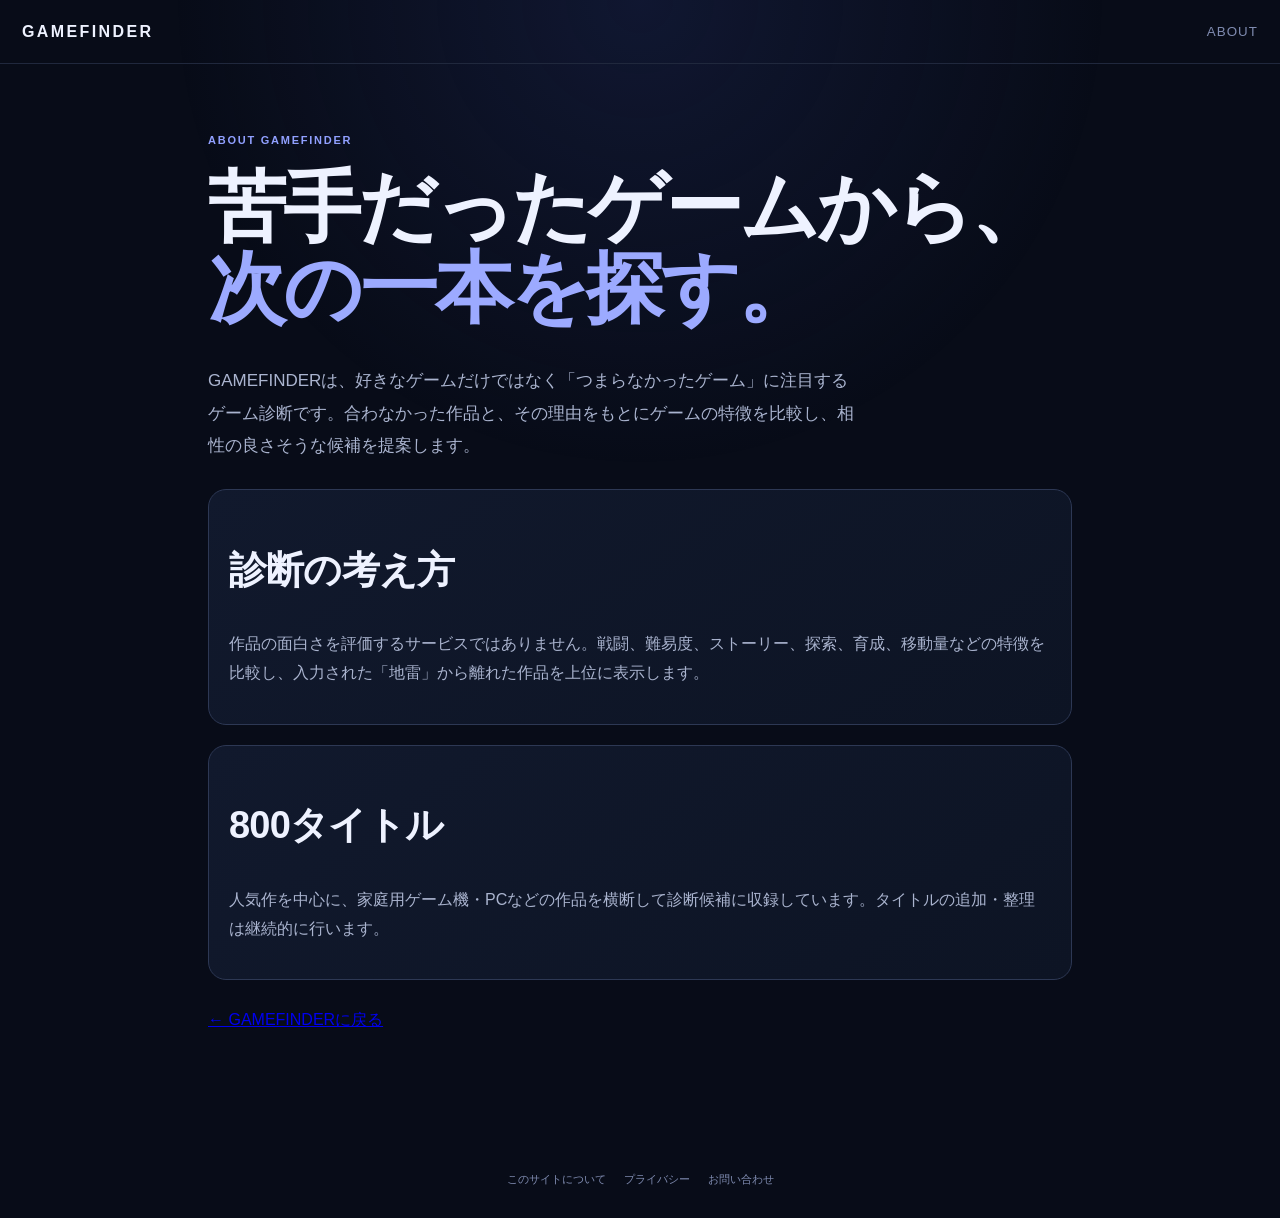
==== about.html @ aaf020e8 "Add GAMEFINDER about page" ====
<!doctype html><html lang="ja"><head><meta charset="utf-8"><meta name="viewport" content="width=device-width,initial-scale=1"><title>GAMEFINDERについて</title><meta name="description" content="GAMEFINDERは、つまらなかったゲームから地雷を逆算し、次に合いそうなゲームを探す診断サービスです。"><link rel="stylesheet" href="style.css"></head><body><header><a href="./" class="brand">GAMEFINDER</a><small>ABOUT</small></header><main><section id="home" style="min-height:auto"><div class="eyebrow">ABOUT GAMEFINDER</div><h1>苦手だったゲームから、<br><strong>次の一本を探す。</strong></h1><p class="lead">GAMEFINDERは、好きなゲームだけではなく「つまらなかったゲーム」に注目するゲーム診断です。合わなかった作品と、その理由をもとにゲームの特徴を比較し、相性の良さそうな候補を提案します。</p><div class="card"><h2>診断の考え方</h2><p>作品の面白さを評価するサービスではありません。戦闘、難易度、ストーリー、探索、育成、移動量などの特徴を比較し、入力された「地雷」から離れた作品を上位に表示します。</p></div><div class="card"><h2>800タイトル</h2><p>人気作を中心に、家庭用ゲーム機・PCなどの作品を横断して診断候補に収録しています。タイトルの追加・整理は継続的に行います。</p></div><p><a href="./">← GAMEFINDERに戻る</a></p></section></main><footer><a href="about.html">このサイトについて</a><a href="privacy.html">プライバシー</a><a href="contact.html">お問い合わせ</a></footer></body></html>
---- style.css ----
*{box-sizing:border-box}html{scroll-behavior:smooth}body{margin:0;background:#080c18;color:#eef2ff;font-family:-apple-system,BlinkMacSystemFont,"Noto Sans JP",sans-serif;line-height:1.5}body:before{content:"";position:fixed;inset:0;pointer-events:none;background:radial-gradient(circle at 50% 0%,#1b2550 0,transparent 42%);opacity:.45}header{height:64px;border-bottom:1px solid #20283d;display:flex;justify-content:space-between;align-items:center;padding:0 22px;position:relative;z-index:1}.brand{color:#eef2ff;text-decoration:none;font-weight:900;letter-spacing:.15em}header small{color:#7f8bb0;letter-spacing:.08em}main{max-width:900px;margin:auto;padding:28px 18px 70px;position:relative;z-index:1}#home{min-height:78vh;display:flex;flex-direction:column;justify-content:center;padding:40px 0}.eyebrow,#home span,.page small,.result-head small{color:#91a0ff;letter-spacing:.16em;font-weight:900;font-size:11px}.lead{max-width:650px;color:#aab4cf;font-size:17px;line-height:1.9}.micro{font-size:12px;color:#626d89}.feature-row{display:flex;gap:8px;flex-wrap:wrap;margin:20px 0}.feature-row span,.match-tags span{border:1px solid #303b5b;background:#10172a;border-radius:999px;padding:7px 11px;font-size:11px;color:#aeb9d5}h1{font-size:clamp(42px,8vw,78px);line-height:1.05;letter-spacing:-.04em;margin:18px 0}h1 strong{color:#9caaff}h2{font-size:clamp(25px,5vw,38px);letter-spacing:-.02em}p{color:#aab4cf;line-height:1.8}button{border:0;border-radius:12px;padding:13px 18px;font-weight:850;cursor:pointer;background:#eef2ff;color:#080c18;margin:5px 4px 5px 0;transition:.18s transform,.18s opacity,.18s background}.cta{display:inline-flex;align-items:center;gap:18px;width:max-content;padding:15px 20px}.cta:hover{transform:translateY(-2px)}button.secondary{background:transparent;color:#aab4cf;border:1px solid #33405f}button:disabled{opacity:.35;cursor:not-allowed}input{width:100%;padding:15px 16px;border-radius:13px;border:1px solid #2d3854;background:#0f1628;color:#fff;outline:none;font-size:15px;margin:12px 0 5px}input:focus{border-color:#7f8fff;box-shadow:0 0 0 3px #7f8fff18}.hide{display:none!important}.progress-wrap{margin-bottom:34px}.progress{height:4px;background:#20283d;border-radius:99px;margin-bottom:9px}.progress i{display:block;height:100%;width:33%;background:#91a0ff;border-radius:99px;transition:.3s}.progress-wrap>span{font-size:10px;color:#65718d}.count{font-size:12px;color:#66728f;margin:8px 0 12px}.count b{color:#dce2f2}.search-help{font-size:11px;color:#65718d;margin:0 0 10px}.game{display:flex;justify-content:space-between;align-items:center;width:calc(33.333% - 8px);min-height:54px;margin:4px;padding:10px 12px;border:1px solid #29344f;border-radius:11px;background:#10172a;color:#e4e8f4;text-align:left}.game:hover{border-color:#5969a6}.game.on{border-color:#9aa8ff;background:#1c2647}.game b{color:#aab7ff}.hint{border:1px dashed #29344f;color:#697590;border-radius:12px;padding:18px;text-align:center;margin-top:8px}.pill{display:inline-flex;align-items:center;gap:6px;background:#202a47;border:1px solid #34416a;border-radius:99px;padding:7px 9px 7px 11px;margin:4px 4px 0 0;font-size:12px}.pill button{padding:0 3px;margin:0;background:none;color:#9da9c4;font-size:16px}.selected{min-height:8px;margin-bottom:6px}.chips{display:flex;flex-wrap:wrap;gap:6px;margin:20px 0 25px}.chips button{border:1px solid #2d3854;background:#10172a;color:#dce2f2;border-radius:99px;margin:0}.chips button.on{background:#4c5db7;border-color:#8190ed;color:#fff}.nav{margin-top:20px}.card,.hero-result,.result-note,.preview{background:linear-gradient(145deg,#11192d,#0d1424);border:1px solid #2d3854;border-radius:18px;padding:20px;margin:10px 0}.preview{margin:20px 0 16px;padding:20px}.preview-label{font-size:10px;color:#91a0ff;letter-spacing:.14em;font-weight:900;margin-bottom:12px}.preview-flow{display:flex;align-items:center;gap:7px;flex-wrap:wrap;font-size:13px}.preview-flow b{background:#202a47;border:1px solid #34416a;border-radius:9px;padding:7px 9px}.preview-flow span{color:#66728f}.preview-flow strong{color:#cbd2ff}.preview p{font-size:12px;margin:13px 0 0;color:#7e8ba8}.db-note{font-size:11px;color:#737f9b;border-left:2px solid #5969a6;padding:5px 0 5px 11px;margin:15px 0 18px}.db-note b{color:#b7c0d9}.hero-result{padding:24px}.rank{color:#91a0ff;font-weight:900;font-size:12px;letter-spacing:.12em}.score{font-size:58px;font-weight:950;line-height:1;margin:12px 0}.score small{font-size:11px;color:#7e8ba8;margin-left:7px;letter-spacing:.12em}.match-tags{display:flex;gap:7px;flex-wrap:wrap}.section-title{font-size:22px;margin:30px 0 10px}.result-card{display:grid;grid-template-columns:42px 1fr;gap:8px}.result-card h3{margin:0 0 5px}.rank-mini{color:#91a0ff;font-weight:900}.bars{display:flex;gap:7px;flex-wrap:wrap}.bars span{font-size:10px;border-radius:99px;background:#202a47;padding:5px 8px;color:#b5c0db}.confidence{font-size:12px}.confidence b{color:#c3ccff}.result-note{font-size:12px}.restart{width:100%;margin-top:10px}footer{text-align:center;color:#56617a;font-size:11px;padding:10px 18px 30px;position:relative;z-index:1}footer a{color:#7f8bb0;text-decoration:none;margin:0 9px}footer span{display:block;margin-top:8px}@media(max-width:650px){main{padding-left:14px;padding-right:14px}.game{width:100%;margin:4px 0}h1{font-size:44px}.lead{font-size:15px}.hero-result{padding:20px}.score{font-size:50px}.preview-flow{font-size:12px}}
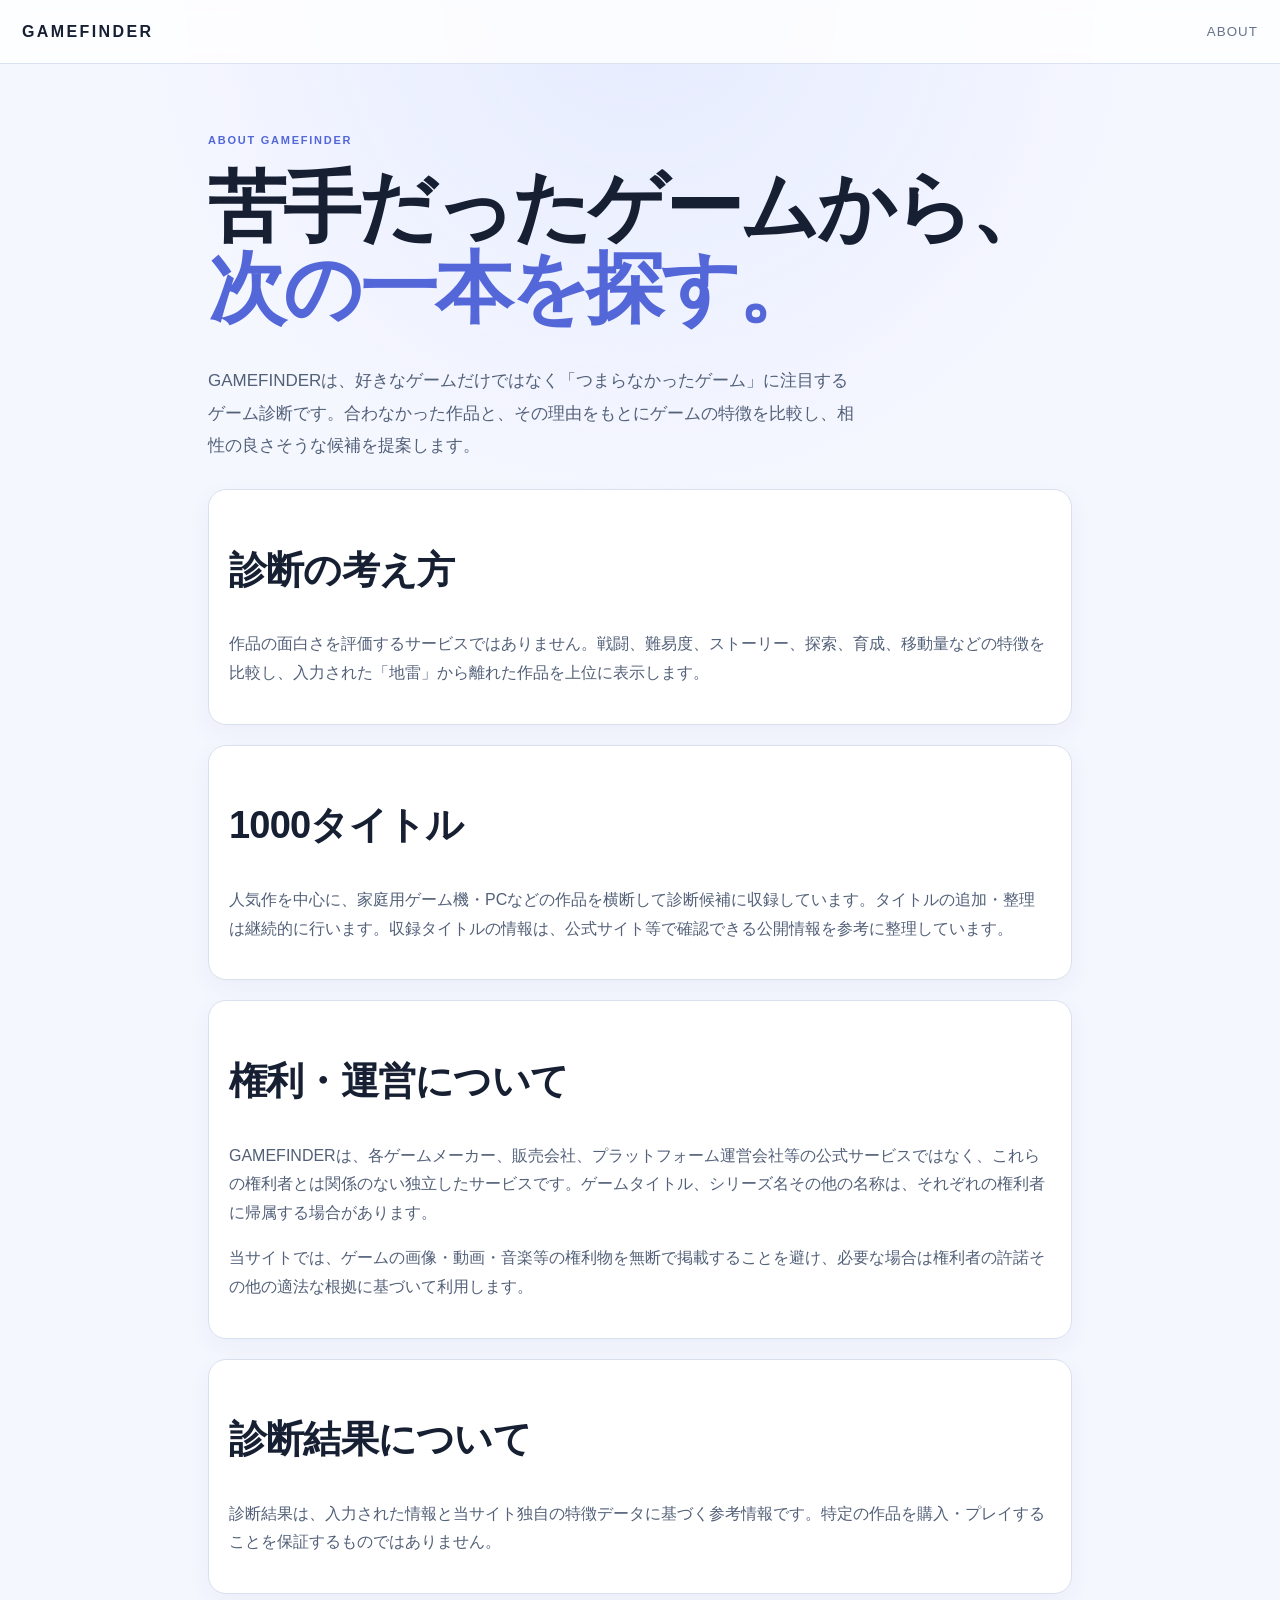
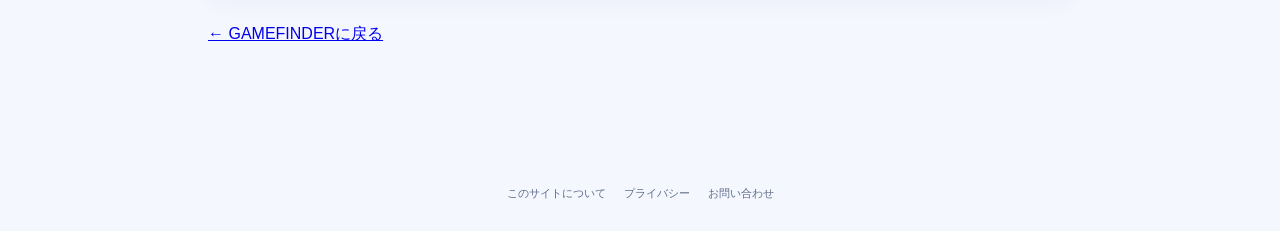
==== commit fc302d09: "Harden about page and rights disclaimer" ====
--- a/about.html
+++ b/about.html
@@ -1 +1 @@
-<!doctype html><html lang="ja"><head><meta charset="utf-8"><meta name="viewport" content="width=device-width,initial-scale=1"><title>GAMEFINDERについて</title><meta name="description" content="GAMEFINDERは、つまらなかったゲームから地雷を逆算し、次に合いそうなゲームを探す診断サービスです。"><link rel="stylesheet" href="style.css"></head><body><header><a href="./" class="brand">GAMEFINDER</a><small>ABOUT</small></header><main><section id="home" style="min-height:auto"><div class="eyebrow">ABOUT GAMEFINDER</div><h1>苦手だったゲームから、<br><strong>次の一本を探す。</strong></h1><p class="lead">GAMEFINDERは、好きなゲームだけではなく「つまらなかったゲーム」に注目するゲーム診断です。合わなかった作品と、その理由をもとにゲームの特徴を比較し、相性の良さそうな候補を提案します。</p><div class="card"><h2>診断の考え方</h2><p>作品の面白さを評価するサービスではありません。戦闘、難易度、ストーリー、探索、育成、移動量などの特徴を比較し、入力された「地雷」から離れた作品を上位に表示します。</p></div><div class="card"><h2>800タイトル</h2><p>人気作を中心に、家庭用ゲーム機・PCなどの作品を横断して診断候補に収録しています。タイトルの追加・整理は継続的に行います。</p></div><p><a href="./">← GAMEFINDERに戻る</a></p></section></main><footer><a href="about.html">このサイトについて</a><a href="privacy.html">プライバシー</a><a href="contact.html">お問い合わせ</a></footer></body></html>+<!doctype html><html lang="ja"><head><meta charset="utf-8"><meta name="viewport" content="width=device-width,initial-scale=1"><title>GAMEFINDERについて</title><meta name="description" content="GAMEFINDERは、つまらなかったゲームから地雷を逆算し、次に合いそうなゲームを探す診断サービスです。"><link rel="stylesheet" href="style.css"></head><body><header><a href="./" class="brand">GAMEFINDER</a><small>ABOUT</small></header><main><section id="home" style="min-height:auto"><div class="eyebrow">ABOUT GAMEFINDER</div><h1>苦手だったゲームから、<br><strong>次の一本を探す。</strong></h1><p class="lead">GAMEFINDERは、好きなゲームだけではなく「つまらなかったゲーム」に注目するゲーム診断です。合わなかった作品と、その理由をもとにゲームの特徴を比較し、相性の良さそうな候補を提案します。</p><div class="card"><h2>診断の考え方</h2><p>作品の面白さを評価するサービスではありません。戦闘、難易度、ストーリー、探索、育成、移動量などの特徴を比較し、入力された「地雷」から離れた作品を上位に表示します。</p></div><div class="card"><h2>1000タイトル</h2><p>人気作を中心に、家庭用ゲーム機・PCなどの作品を横断して診断候補に収録しています。タイトルの追加・整理は継続的に行います。収録タイトルの情報は、公式サイト等で確認できる公開情報を参考に整理しています。</p></div><div class="card"><h2>権利・運営について</h2><p>GAMEFINDERは、各ゲームメーカー、販売会社、プラットフォーム運営会社等の公式サービスではなく、これらの権利者とは関係のない独立したサービスです。ゲームタイトル、シリーズ名その他の名称は、それぞれの権利者に帰属する場合があります。</p><p>当サイトでは、ゲームの画像・動画・音楽等の権利物を無断で掲載することを避け、必要な場合は権利者の許諾その他の適法な根拠に基づいて利用します。</p></div><div class="card"><h2>診断結果について</h2><p>診断結果は、入力された情報と当サイト独自の特徴データに基づく参考情報です。特定の作品を購入・プレイすることを保証するものではありません。</p></div><p><a href="./">← GAMEFINDERに戻る</a></p></section></main><footer><a href="about.html">このサイトについて</a><a href="privacy.html">プライバシー</a><a href="contact.html">お問い合わせ</a></footer></body></html>
--- a/style.css
+++ b/style.css
@@ -1 +1 @@
-*{box-sizing:border-box}html{scroll-behavior:smooth}body{margin:0;background:#080c18;color:#eef2ff;font-family:-apple-system,BlinkMacSystemFont,"Noto Sans JP",sans-serif;line-height:1.5}body:before{content:"";position:fixed;inset:0;pointer-events:none;background:radial-gradient(circle at 50% 0%,#1b2550 0,transparent 42%);opacity:.45}header{height:64px;border-bottom:1px solid #20283d;display:flex;justify-content:space-between;align-items:center;padding:0 22px;position:relative;z-index:1}.brand{color:#eef2ff;text-decoration:none;font-weight:900;letter-spacing:.15em}header small{color:#7f8bb0;letter-spacing:.08em}main{max-width:900px;margin:auto;padding:28px 18px 70px;position:relative;z-index:1}#home{min-height:78vh;display:flex;flex-direction:column;justify-content:center;padding:40px 0}.eyebrow,#home span,.page small,.result-head small{color:#91a0ff;letter-spacing:.16em;font-weight:900;font-size:11px}.lead{max-width:650px;color:#aab4cf;font-size:17px;line-height:1.9}.micro{font-size:12px;color:#626d89}.feature-row{display:flex;gap:8px;flex-wrap:wrap;margin:20px 0}.feature-row span,.match-tags span{border:1px solid #303b5b;background:#10172a;border-radius:999px;padding:7px 11px;font-size:11px;color:#aeb9d5}h1{font-size:clamp(42px,8vw,78px);line-height:1.05;letter-spacing:-.04em;margin:18px 0}h1 strong{color:#9caaff}h2{font-size:clamp(25px,5vw,38px);letter-spacing:-.02em}p{color:#aab4cf;line-height:1.8}button{border:0;border-radius:12px;padding:13px 18px;font-weight:850;cursor:pointer;background:#eef2ff;color:#080c18;margin:5px 4px 5px 0;transition:.18s transform,.18s opacity,.18s background}.cta{display:inline-flex;align-items:center;gap:18px;width:max-content;padding:15px 20px}.cta:hover{transform:translateY(-2px)}button.secondary{background:transparent;color:#aab4cf;border:1px solid #33405f}button:disabled{opacity:.35;cursor:not-allowed}input{width:100%;padding:15px 16px;border-radius:13px;border:1px solid #2d3854;background:#0f1628;color:#fff;outline:none;font-size:15px;margin:12px 0 5px}input:focus{border-color:#7f8fff;box-shadow:0 0 0 3px #7f8fff18}.hide{display:none!important}.progress-wrap{margin-bottom:34px}.progress{height:4px;background:#20283d;border-radius:99px;margin-bottom:9px}.progress i{display:block;height:100%;width:33%;background:#91a0ff;border-radius:99px;transition:.3s}.progress-wrap>span{font-size:10px;color:#65718d}.count{font-size:12px;color:#66728f;margin:8px 0 12px}.count b{color:#dce2f2}.search-help{font-size:11px;color:#65718d;margin:0 0 10px}.game{display:flex;justify-content:space-between;align-items:center;width:calc(33.333% - 8px);min-height:54px;margin:4px;padding:10px 12px;border:1px solid #29344f;border-radius:11px;background:#10172a;color:#e4e8f4;text-align:left}.game:hover{border-color:#5969a6}.game.on{border-color:#9aa8ff;background:#1c2647}.game b{color:#aab7ff}.hint{border:1px dashed #29344f;color:#697590;border-radius:12px;padding:18px;text-align:center;margin-top:8px}.pill{display:inline-flex;align-items:center;gap:6px;background:#202a47;border:1px solid #34416a;border-radius:99px;padding:7px 9px 7px 11px;margin:4px 4px 0 0;font-size:12px}.pill button{padding:0 3px;margin:0;background:none;color:#9da9c4;font-size:16px}.selected{min-height:8px;margin-bottom:6px}.chips{display:flex;flex-wrap:wrap;gap:6px;margin:20px 0 25px}.chips button{border:1px solid #2d3854;background:#10172a;color:#dce2f2;border-radius:99px;margin:0}.chips button.on{background:#4c5db7;border-color:#8190ed;color:#fff}.nav{margin-top:20px}.card,.hero-result,.result-note,.preview{background:linear-gradient(145deg,#11192d,#0d1424);border:1px solid #2d3854;border-radius:18px;padding:20px;margin:10px 0}.preview{margin:20px 0 16px;padding:20px}.preview-label{font-size:10px;color:#91a0ff;letter-spacing:.14em;font-weight:900;margin-bottom:12px}.preview-flow{display:flex;align-items:center;gap:7px;flex-wrap:wrap;font-size:13px}.preview-flow b{background:#202a47;border:1px solid #34416a;border-radius:9px;padding:7px 9px}.preview-flow span{color:#66728f}.preview-flow strong{color:#cbd2ff}.preview p{font-size:12px;margin:13px 0 0;color:#7e8ba8}.db-note{font-size:11px;color:#737f9b;border-left:2px solid #5969a6;padding:5px 0 5px 11px;margin:15px 0 18px}.db-note b{color:#b7c0d9}.hero-result{padding:24px}.rank{color:#91a0ff;font-weight:900;font-size:12px;letter-spacing:.12em}.score{font-size:58px;font-weight:950;line-height:1;margin:12px 0}.score small{font-size:11px;color:#7e8ba8;margin-left:7px;letter-spacing:.12em}.match-tags{display:flex;gap:7px;flex-wrap:wrap}.section-title{font-size:22px;margin:30px 0 10px}.result-card{display:grid;grid-template-columns:42px 1fr;gap:8px}.result-card h3{margin:0 0 5px}.rank-mini{color:#91a0ff;font-weight:900}.bars{display:flex;gap:7px;flex-wrap:wrap}.bars span{font-size:10px;border-radius:99px;background:#202a47;padding:5px 8px;color:#b5c0db}.confidence{font-size:12px}.confidence b{color:#c3ccff}.result-note{font-size:12px}.restart{width:100%;margin-top:10px}footer{text-align:center;color:#56617a;font-size:11px;padding:10px 18px 30px;position:relative;z-index:1}footer a{color:#7f8bb0;text-decoration:none;margin:0 9px}footer span{display:block;margin-top:8px}@media(max-width:650px){main{padding-left:14px;padding-right:14px}.game{width:100%;margin:4px 0}h1{font-size:44px}.lead{font-size:15px}.hero-result{padding:20px}.score{font-size:50px}.preview-flow{font-size:12px}}
+*{box-sizing:border-box}html{scroll-behavior:smooth}body{margin:0;background:#f5f7ff;color:#172033;font-family:-apple-system,BlinkMacSystemFont,"Noto Sans JP",sans-serif;line-height:1.5}body:before{content:"";position:fixed;inset:0;pointer-events:none;background:radial-gradient(circle at 50% 0%,#dfe6ff 0,transparent 45%);opacity:.7}header{height:64px;border-bottom:1px solid #dce2f0;display:flex;justify-content:space-between;align-items:center;padding:0 22px;position:relative;z-index:1;background:rgba(255,255,255,.82);backdrop-filter:blur(10px)}.brand{color:#172033;text-decoration:none;font-weight:900;letter-spacing:.15em}header small{color:#66718a;letter-spacing:.08em}main{max-width:900px;margin:auto;padding:28px 18px 70px;position:relative;z-index:1}#home{min-height:78vh;display:flex;flex-direction:column;justify-content:center;padding:40px 0}.eyebrow,#home span,.page small,.result-head small{color:#5367d9;letter-spacing:.16em;font-weight:900;font-size:11px}.lead{max-width:650px;color:#526078;font-size:17px;line-height:1.9}.micro{font-size:12px;color:#7b8599}.feature-row{display:flex;gap:8px;flex-wrap:wrap;margin:20px 0}.feature-row span,.match-tags span{border:1px solid #d5dcf0;background:#fff;border-radius:999px;padding:7px 11px;font-size:11px;color:#58647d;box-shadow:0 2px 8px #31447a0b}h1{font-size:clamp(42px,8vw,78px);line-height:1.05;letter-spacing:-.04em;margin:18px 0}h1 strong{color:#5367d9}h2{font-size:clamp(25px,5vw,38px);letter-spacing:-.02em}p{color:#526078;line-height:1.8}button{border:0;border-radius:12px;padding:13px 18px;font-weight:850;cursor:pointer;background:#5367d9;color:#fff;margin:5px 4px 5px 0;transition:.18s transform,.18s opacity,.18s background;box-shadow:0 4px 12px #5367d91c}.cta{display:inline-flex;align-items:center;gap:18px;width:max-content;padding:15px 20px}.cta:hover{transform:translateY(-2px)}button.secondary{background:#fff;color:#59647a;border:1px solid #d1d8e8;box-shadow:none}button:disabled{opacity:.35;cursor:not-allowed}input{width:100%;padding:15px 16px;border-radius:13px;border:1px solid #cfd7e8;background:#fff;color:#172033;outline:none;font-size:15px;margin:12px 0 5px;box-shadow:0 2px 10px #31447a0b}input::placeholder{color:#9aa4b7}input:focus{border-color:#7182e5;box-shadow:0 0 0 3px #7182e526}.hide{display:none!important}.progress-wrap{margin-bottom:34px}.progress{height:5px;background:#dce2ef;border-radius:99px;margin-bottom:9px}.progress i{display:block;height:100%;width:33%;background:#5367d9;border-radius:99px;transition:.3s}.progress-wrap>span{font-size:10px;color:#7a859b}.count{font-size:12px;color:#7a859b;margin:8px 0 12px}.count b{color:#35415a}.search-help{font-size:11px;color:#7a859b;margin:0 0 10px}.game{display:flex;justify-content:space-between;align-items:center;width:calc(33.333% - 8px);min-height:54px;margin:4px;padding:10px 12px;border:1px solid #d7deed;border-radius:11px;background:#fff;color:#27334b;text-align:left;box-shadow:0 2px 8px #31447a0a}.game:hover{border-color:#8492dc;background:#f8f9ff}.game.on{border-color:#7182e5;background:#eef1ff}.game b{color:#5367d9}.hint{border:1px dashed #cbd4e5;color:#7b869b;border-radius:12px;padding:18px;text-align:center;margin-top:8px;background:#fff}.pill{display:inline-flex;align-items:center;gap:6px;background:#edf0ff;border:1px solid #d2d9f4;border-radius:99px;padding:7px 9px 7px 11px;margin:4px 4px 0 0;font-size:12px;color:#44506a}.pill button{padding:0 3px;margin:0;background:none;color:#7180aa;font-size:16px;box-shadow:none}.selected{min-height:8px;margin-bottom:6px}.chips{display:flex;flex-wrap:wrap;gap:6px;margin:20px 0 25px}.chips button{border:1px solid #d2d9e8;background:#fff;color:#4c5870;border-radius:99px;margin:0;box-shadow:none}.chips button.on{background:#5367d9;border-color:#5367d9;color:#fff}.nav{margin-top:20px}.card,.hero-result,.result-note,.preview{background:#fff;border:1px solid #d8dfed;border-radius:18px;padding:20px;margin:10px 0;box-shadow:0 8px 24px #31447a0d}.preview{margin:20px 0 16px;padding:20px;background:linear-gradient(145deg,#fff,#f2f5ff)}.preview-label{font-size:10px;color:#5367d9;letter-spacing:.14em;font-weight:900;margin-bottom:12px}.preview-flow{display:flex;align-items:center;gap:7px;flex-wrap:wrap;font-size:13px}.preview-flow b{background:#edf0ff;border:1px solid #d3daf1;border-radius:9px;padding:7px 9px;color:#36425d}.preview-flow span{color:#8a94a8}.preview-flow strong{color:#5367d9}.preview p{font-size:12px;margin:13px 0 0;color:#68748a}.db-note{font-size:11px;color:#68748a;border-left:2px solid #7182e5;padding:5px 0 5px 11px;margin:15px 0 18px}.db-note b{color:#44516b}.hero-result{padding:24px}.rank{color:#5367d9;font-weight:900;font-size:12px;letter-spacing:.12em}.score{font-size:58px;font-weight:950;line-height:1;margin:12px 0;color:#172033}.score small{font-size:11px;color:#7a8599;margin-left:7px;letter-spacing:.12em}.match-tags{display:flex;gap:7px;flex-wrap:wrap}.share-btn{margin-top:15px;background:#172033}.share-x{margin-top:15px;background:#172033}.section-title{font-size:22px;margin:30px 0 10px}.result-card{display:grid;grid-template-columns:42px 1fr;gap:8px}.result-card h3{margin:0 0 5px}.rank-mini{color:#5367d9;font-weight:900}.bars{display:flex;gap:7px;flex-wrap:wrap}.bars span{font-size:10px;border-radius:99px;background:#eef1f8;padding:5px 8px;color:#66728a}.confidence{font-size:12px}.confidence b{color:#5367d9}.result-note{font-size:12px}.ad-slot{min-height:100px;margin:18px 0;padding:16px;border:1px dashed #cbd4e5;border-radius:14px;background:#fafbff;display:flex;flex-direction:column;align-items:center;justify-content:center;text-align:center;color:#9aa4b7}.ad-slot span{font-size:9px;letter-spacing:.15em;color:#8792a8}.ad-slot small{font-size:11px;margin-top:4px}.restart{width:100%;margin-top:10px}footer{text-align:center;color:#7d879a;font-size:11px;padding:10px 18px 30px;position:relative;z-index:1}footer a{color:#5f6d88;text-decoration:none;margin:0 9px}footer span{display:block;margin-top:8px}@media(max-width:650px){main{padding-left:14px;padding-right:14px}.game{width:100%;margin:4px 0}h1{font-size:44px}.lead{font-size:15px}.hero-result{padding:20px}.score{font-size:50px}.preview-flow{font-size:12px}}
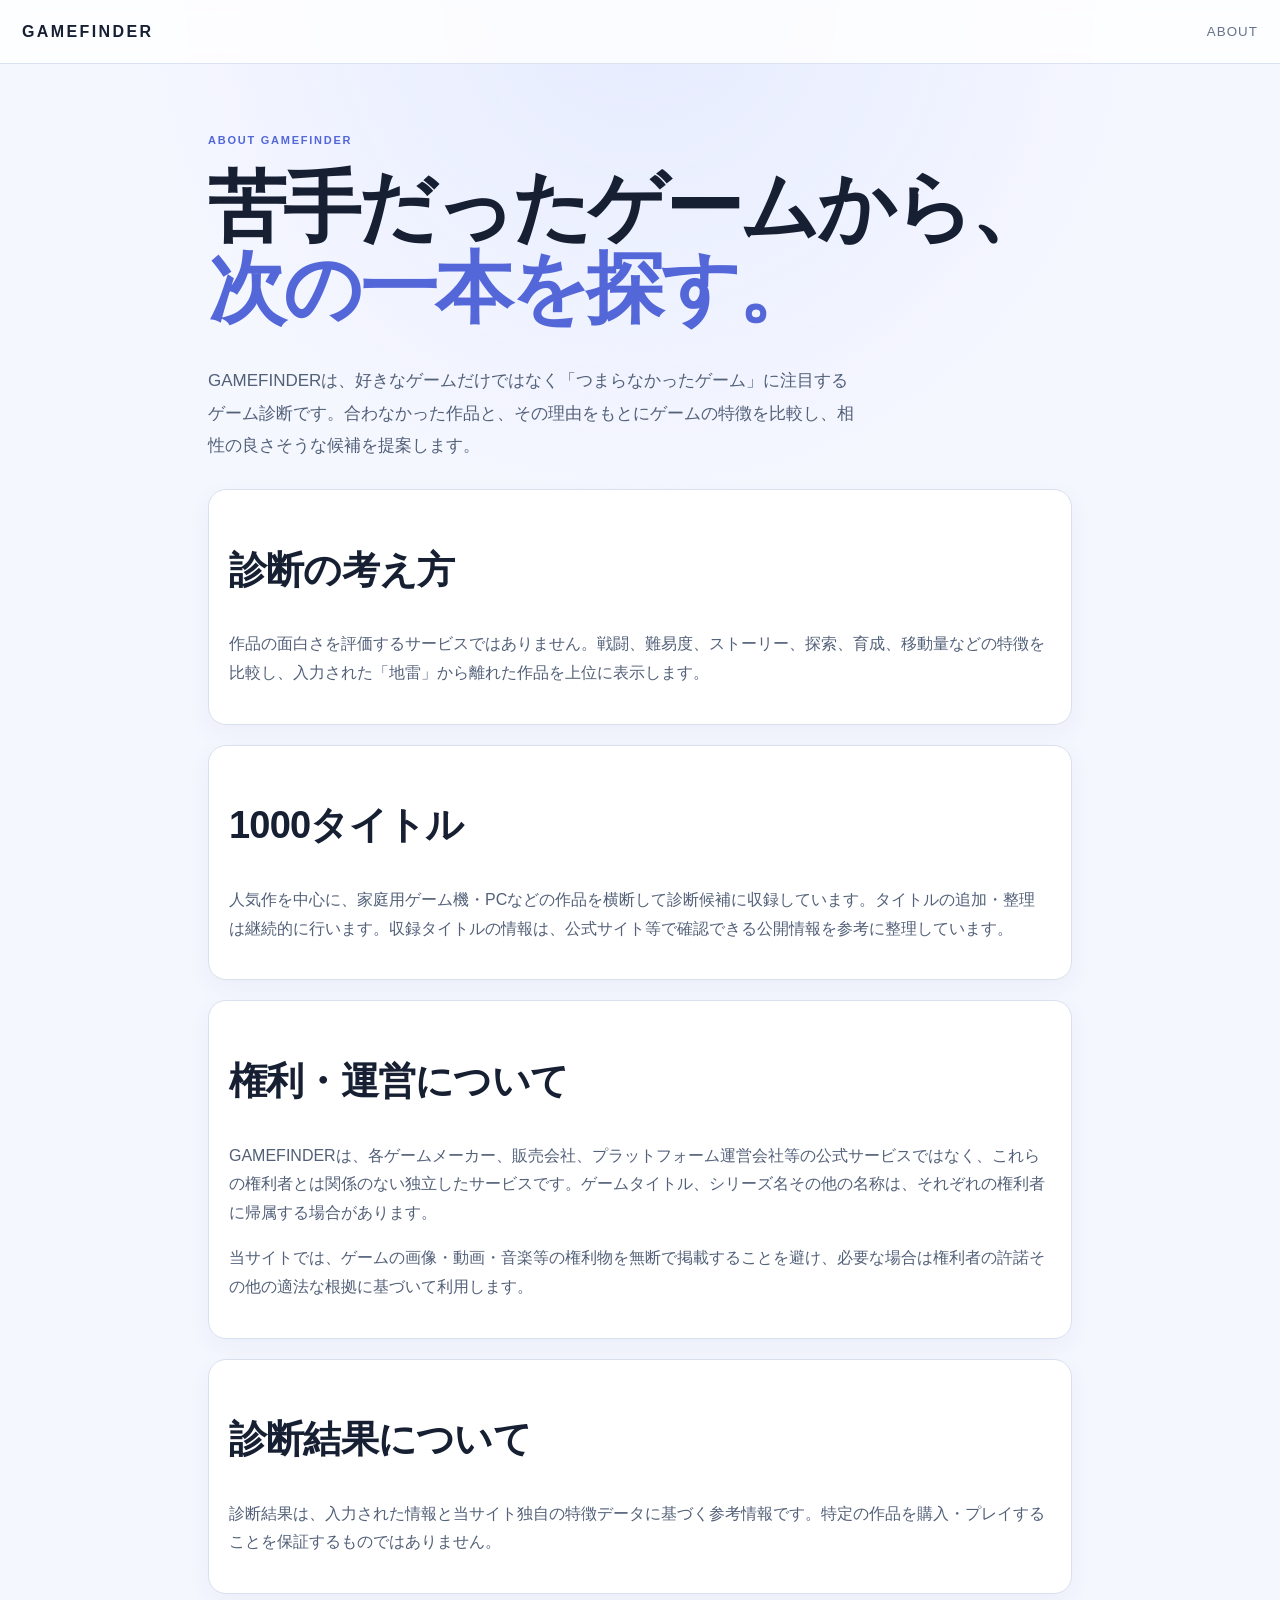
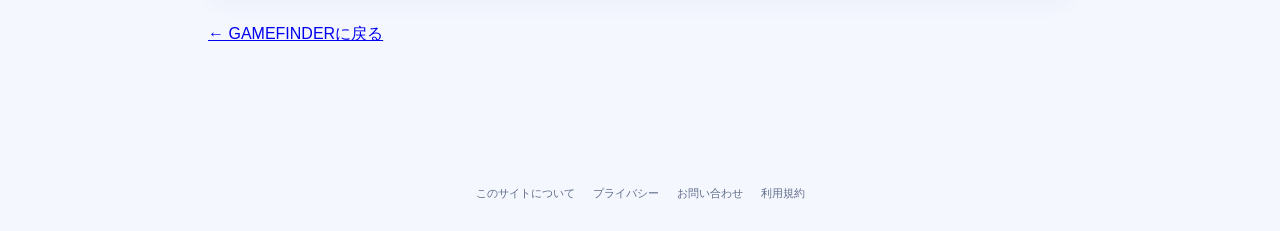
==== commit 13a02862: "Add terms link to legal page footer" ====
--- a/about.html
+++ b/about.html
@@ -1 +1 @@
-<!doctype html><html lang="ja"><head><meta charset="utf-8"><meta name="viewport" content="width=device-width,initial-scale=1"><title>GAMEFINDERについて</title><meta name="description" content="GAMEFINDERは、つまらなかったゲームから地雷を逆算し、次に合いそうなゲームを探す診断サービスです。"><link rel="stylesheet" href="style.css"></head><body><header><a href="./" class="brand">GAMEFINDER</a><small>ABOUT</small></header><main><section id="home" style="min-height:auto"><div class="eyebrow">ABOUT GAMEFINDER</div><h1>苦手だったゲームから、<br><strong>次の一本を探す。</strong></h1><p class="lead">GAMEFINDERは、好きなゲームだけではなく「つまらなかったゲーム」に注目するゲーム診断です。合わなかった作品と、その理由をもとにゲームの特徴を比較し、相性の良さそうな候補を提案します。</p><div class="card"><h2>診断の考え方</h2><p>作品の面白さを評価するサービスではありません。戦闘、難易度、ストーリー、探索、育成、移動量などの特徴を比較し、入力された「地雷」から離れた作品を上位に表示します。</p></div><div class="card"><h2>1000タイトル</h2><p>人気作を中心に、家庭用ゲーム機・PCなどの作品を横断して診断候補に収録しています。タイトルの追加・整理は継続的に行います。収録タイトルの情報は、公式サイト等で確認できる公開情報を参考に整理しています。</p></div><div class="card"><h2>権利・運営について</h2><p>GAMEFINDERは、各ゲームメーカー、販売会社、プラットフォーム運営会社等の公式サービスではなく、これらの権利者とは関係のない独立したサービスです。ゲームタイトル、シリーズ名その他の名称は、それぞれの権利者に帰属する場合があります。</p><p>当サイトでは、ゲームの画像・動画・音楽等の権利物を無断で掲載することを避け、必要な場合は権利者の許諾その他の適法な根拠に基づいて利用します。</p></div><div class="card"><h2>診断結果について</h2><p>診断結果は、入力された情報と当サイト独自の特徴データに基づく参考情報です。特定の作品を購入・プレイすることを保証するものではありません。</p></div><p><a href="./">← GAMEFINDERに戻る</a></p></section></main><footer><a href="about.html">このサイトについて</a><a href="privacy.html">プライバシー</a><a href="contact.html">お問い合わせ</a></footer></body></html>+<!doctype html><html lang="ja"><head><meta charset="utf-8"><meta name="viewport" content="width=device-width,initial-scale=1"><title>GAMEFINDERについて</title><meta name="description" content="GAMEFINDERは、つまらなかったゲームから地雷を逆算し、次に合いそうなゲームを探す診断サービスです。"><link rel="stylesheet" href="style.css"></head><body><header><a href="./" class="brand">GAMEFINDER</a><small>ABOUT</small></header><main><section id="home" style="min-height:auto"><div class="eyebrow">ABOUT GAMEFINDER</div><h1>苦手だったゲームから、<br><strong>次の一本を探す。</strong></h1><p class="lead">GAMEFINDERは、好きなゲームだけではなく「つまらなかったゲーム」に注目するゲーム診断です。合わなかった作品と、その理由をもとにゲームの特徴を比較し、相性の良さそうな候補を提案します。</p><div class="card"><h2>診断の考え方</h2><p>作品の面白さを評価するサービスではありません。戦闘、難易度、ストーリー、探索、育成、移動量などの特徴を比較し、入力された「地雷」から離れた作品を上位に表示します。</p></div><div class="card"><h2>1000タイトル</h2><p>人気作を中心に、家庭用ゲーム機・PCなどの作品を横断して診断候補に収録しています。タイトルの追加・整理は継続的に行います。収録タイトルの情報は、公式サイト等で確認できる公開情報を参考に整理しています。</p></div><div class="card"><h2>権利・運営について</h2><p>GAMEFINDERは、各ゲームメーカー、販売会社、プラットフォーム運営会社等の公式サービスではなく、これらの権利者とは関係のない独立したサービスです。ゲームタイトル、シリーズ名その他の名称は、それぞれの権利者に帰属する場合があります。</p><p>当サイトでは、ゲームの画像・動画・音楽等の権利物を無断で掲載することを避け、必要な場合は権利者の許諾その他の適法な根拠に基づいて利用します。</p></div><div class="card"><h2>診断結果について</h2><p>診断結果は、入力された情報と当サイト独自の特徴データに基づく参考情報です。特定の作品を購入・プレイすることを保証するものではありません。</p></div><p><a href="./">← GAMEFINDERに戻る</a></p></section></main><footer><a href="about.html">このサイトについて</a><a href="privacy.html">プライバシー</a><a href="contact.html">お問い合わせ</a><a href="terms.html">利用規約</a></footer></body></html>
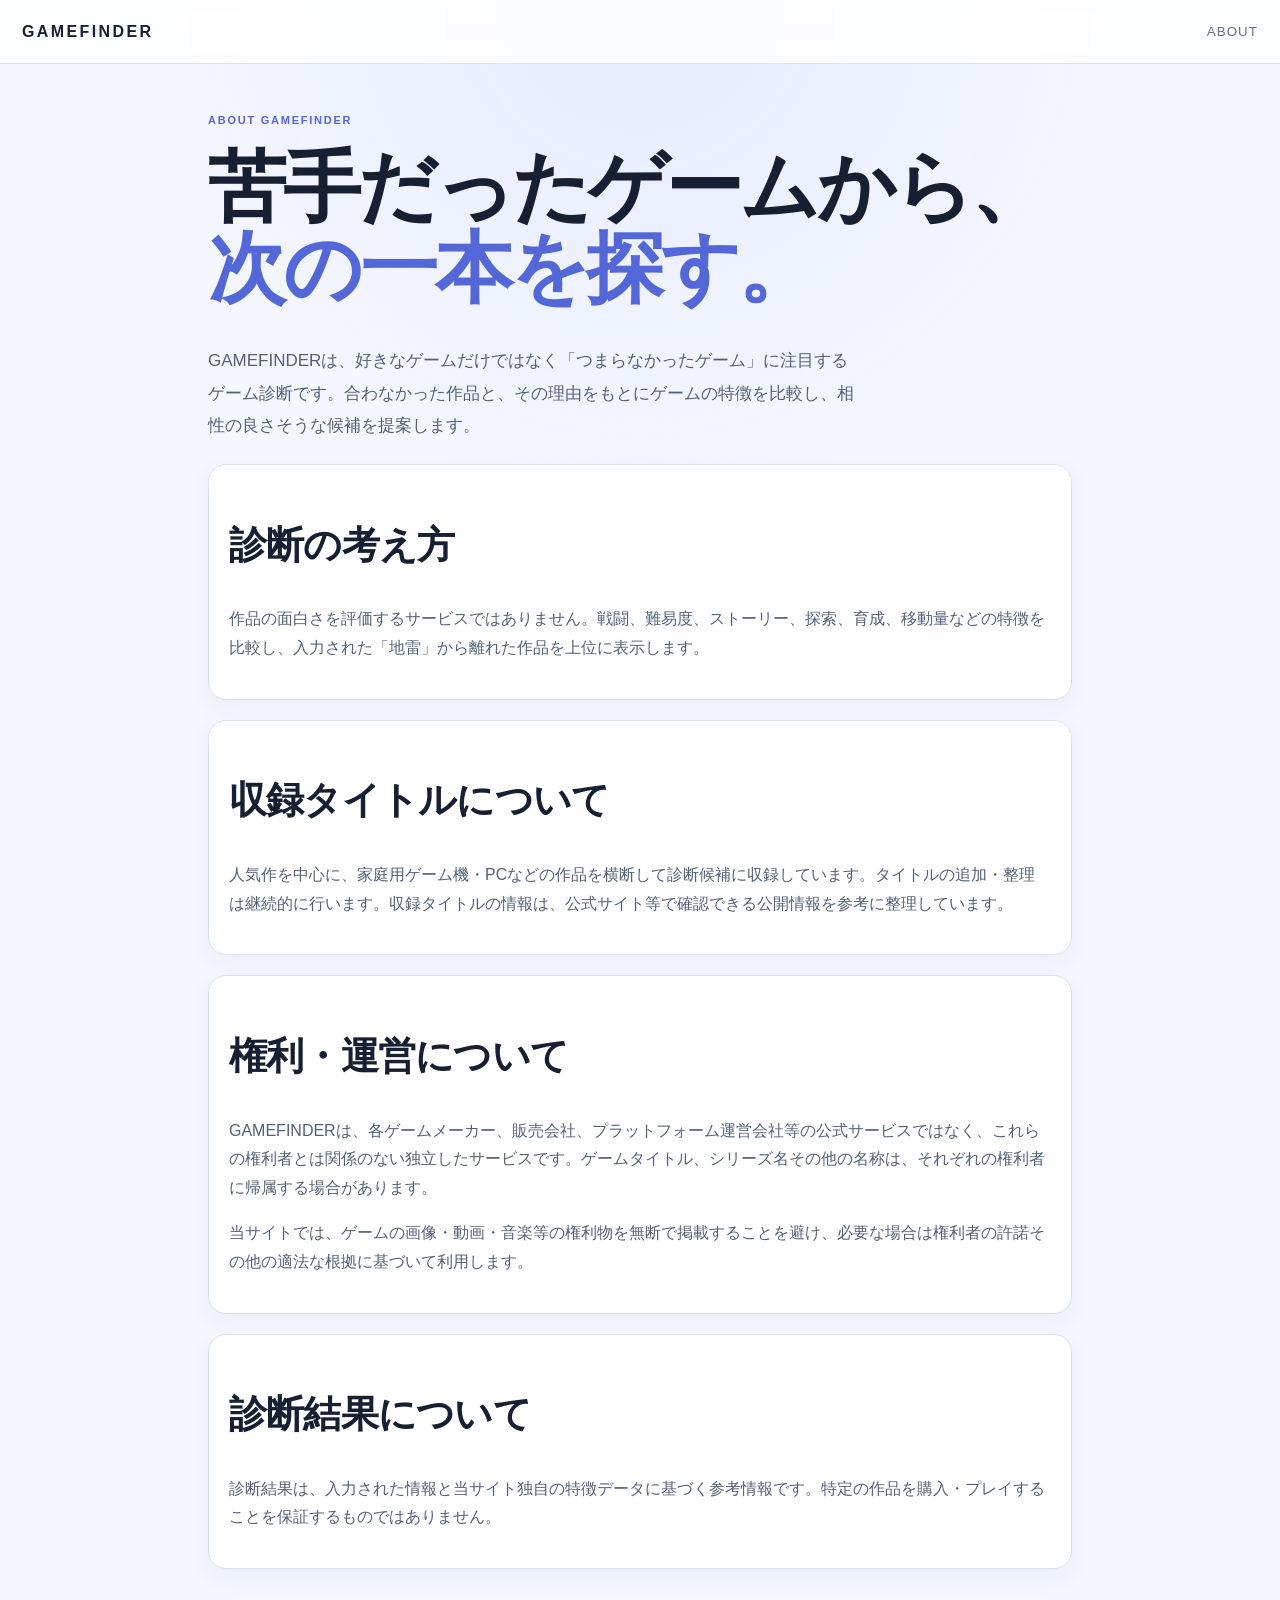
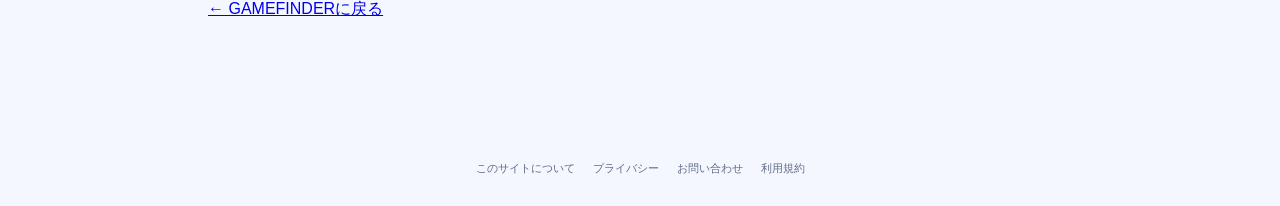
==== commit 678c3fec: "Keep GAMEFINDER catalog count and file references consistent Render the three home-page counts from " ====
--- a/about.html
+++ b/about.html
@@ -1 +1 @@
-<!doctype html><html lang="ja"><head><meta charset="utf-8"><meta name="viewport" content="width=device-width,initial-scale=1"><title>GAMEFINDERについて</title><meta name="description" content="GAMEFINDERは、つまらなかったゲームから地雷を逆算し、次に合いそうなゲームを探す診断サービスです。"><link rel="stylesheet" href="style.css"></head><body><header><a href="./" class="brand">GAMEFINDER</a><small>ABOUT</small></header><main><section id="home" style="min-height:auto"><div class="eyebrow">ABOUT GAMEFINDER</div><h1>苦手だったゲームから、<br><strong>次の一本を探す。</strong></h1><p class="lead">GAMEFINDERは、好きなゲームだけではなく「つまらなかったゲーム」に注目するゲーム診断です。合わなかった作品と、その理由をもとにゲームの特徴を比較し、相性の良さそうな候補を提案します。</p><div class="card"><h2>診断の考え方</h2><p>作品の面白さを評価するサービスではありません。戦闘、難易度、ストーリー、探索、育成、移動量などの特徴を比較し、入力された「地雷」から離れた作品を上位に表示します。</p></div><div class="card"><h2>1000タイトル</h2><p>人気作を中心に、家庭用ゲーム機・PCなどの作品を横断して診断候補に収録しています。タイトルの追加・整理は継続的に行います。収録タイトルの情報は、公式サイト等で確認できる公開情報を参考に整理しています。</p></div><div class="card"><h2>権利・運営について</h2><p>GAMEFINDERは、各ゲームメーカー、販売会社、プラットフォーム運営会社等の公式サービスではなく、これらの権利者とは関係のない独立したサービスです。ゲームタイトル、シリーズ名その他の名称は、それぞれの権利者に帰属する場合があります。</p><p>当サイトでは、ゲームの画像・動画・音楽等の権利物を無断で掲載することを避け、必要な場合は権利者の許諾その他の適法な根拠に基づいて利用します。</p></div><div class="card"><h2>診断結果について</h2><p>診断結果は、入力された情報と当サイト独自の特徴データに基づく参考情報です。特定の作品を購入・プレイすることを保証するものではありません。</p></div><p><a href="./">← GAMEFINDERに戻る</a></p></section></main><footer><a href="about.html">このサイトについて</a><a href="privacy.html">プライバシー</a><a href="contact.html">お問い合わせ</a><a href="terms.html">利用規約</a></footer></body></html>+<!doctype html><html lang="ja"><head><meta charset="utf-8"><meta name="viewport" content="width=device-width,initial-scale=1"><title>GAMEFINDERについて</title><meta name="description" content="GAMEFINDERは、つまらなかったゲームから地雷を逆算し、次に合いそうなゲームを探す診断サービスです。"><link rel="stylesheet" href="style.css"></head><body><header><a href="./" class="brand">GAMEFINDER</a><small>ABOUT</small></header><main><section id="home" style="min-height:auto"><div class="eyebrow">ABOUT GAMEFINDER</div><h1>苦手だったゲームから、<br><strong>次の一本を探す。</strong></h1><p class="lead">GAMEFINDERは、好きなゲームだけではなく「つまらなかったゲーム」に注目するゲーム診断です。合わなかった作品と、その理由をもとにゲームの特徴を比較し、相性の良さそうな候補を提案します。</p><div class="card"><h2>診断の考え方</h2><p>作品の面白さを評価するサービスではありません。戦闘、難易度、ストーリー、探索、育成、移動量などの特徴を比較し、入力された「地雷」から離れた作品を上位に表示します。</p></div><div class="card"><h2>収録タイトルについて</h2><p>人気作を中心に、家庭用ゲーム機・PCなどの作品を横断して診断候補に収録しています。タイトルの追加・整理は継続的に行います。収録タイトルの情報は、公式サイト等で確認できる公開情報を参考に整理しています。</p></div><div class="card"><h2>権利・運営について</h2><p>GAMEFINDERは、各ゲームメーカー、販売会社、プラットフォーム運営会社等の公式サービスではなく、これらの権利者とは関係のない独立したサービスです。ゲームタイトル、シリーズ名その他の名称は、それぞれの権利者に帰属する場合があります。</p><p>当サイトでは、ゲームの画像・動画・音楽等の権利物を無断で掲載することを避け、必要な場合は権利者の許諾その他の適法な根拠に基づいて利用します。</p></div><div class="card"><h2>診断結果について</h2><p>診断結果は、入力された情報と当サイト独自の特徴データに基づく参考情報です。特定の作品を購入・プレイすることを保証するものではありません。</p></div><p><a href="./">← GAMEFINDERに戻る</a></p></section></main><footer><a href="about.html">このサイトについて</a><a href="privacy.html">プライバシー</a><a href="contact.html">お問い合わせ</a><a href="terms.html">利用規約</a></footer></body></html>
--- a/style.css
+++ b/style.css
@@ -1 +1,46 @@
-*{box-sizing:border-box}html{scroll-behavior:smooth}body{margin:0;background:#f5f7ff;color:#172033;font-family:-apple-system,BlinkMacSystemFont,"Noto Sans JP",sans-serif;line-height:1.5}body:before{content:"";position:fixed;inset:0;pointer-events:none;background:radial-gradient(circle at 50% 0%,#dfe6ff 0,transparent 45%);opacity:.7}header{height:64px;border-bottom:1px solid #dce2f0;display:flex;justify-content:space-between;align-items:center;padding:0 22px;position:relative;z-index:1;background:rgba(255,255,255,.82);backdrop-filter:blur(10px)}.brand{color:#172033;text-decoration:none;font-weight:900;letter-spacing:.15em}header small{color:#66718a;letter-spacing:.08em}main{max-width:900px;margin:auto;padding:28px 18px 70px;position:relative;z-index:1}#home{min-height:78vh;display:flex;flex-direction:column;justify-content:center;padding:40px 0}.eyebrow,#home span,.page small,.result-head small{color:#5367d9;letter-spacing:.16em;font-weight:900;font-size:11px}.lead{max-width:650px;color:#526078;font-size:17px;line-height:1.9}.micro{font-size:12px;color:#7b8599}.feature-row{display:flex;gap:8px;flex-wrap:wrap;margin:20px 0}.feature-row span,.match-tags span{border:1px solid #d5dcf0;background:#fff;border-radius:999px;padding:7px 11px;font-size:11px;color:#58647d;box-shadow:0 2px 8px #31447a0b}h1{font-size:clamp(42px,8vw,78px);line-height:1.05;letter-spacing:-.04em;margin:18px 0}h1 strong{color:#5367d9}h2{font-size:clamp(25px,5vw,38px);letter-spacing:-.02em}p{color:#526078;line-height:1.8}button{border:0;border-radius:12px;padding:13px 18px;font-weight:850;cursor:pointer;background:#5367d9;color:#fff;margin:5px 4px 5px 0;transition:.18s transform,.18s opacity,.18s background;box-shadow:0 4px 12px #5367d91c}.cta{display:inline-flex;align-items:center;gap:18px;width:max-content;padding:15px 20px}.cta:hover{transform:translateY(-2px)}button.secondary{background:#fff;color:#59647a;border:1px solid #d1d8e8;box-shadow:none}button:disabled{opacity:.35;cursor:not-allowed}input{width:100%;padding:15px 16px;border-radius:13px;border:1px solid #cfd7e8;background:#fff;color:#172033;outline:none;font-size:15px;margin:12px 0 5px;box-shadow:0 2px 10px #31447a0b}input::placeholder{color:#9aa4b7}input:focus{border-color:#7182e5;box-shadow:0 0 0 3px #7182e526}.hide{display:none!important}.progress-wrap{margin-bottom:34px}.progress{height:5px;background:#dce2ef;border-radius:99px;margin-bottom:9px}.progress i{display:block;height:100%;width:33%;background:#5367d9;border-radius:99px;transition:.3s}.progress-wrap>span{font-size:10px;color:#7a859b}.count{font-size:12px;color:#7a859b;margin:8px 0 12px}.count b{color:#35415a}.search-help{font-size:11px;color:#7a859b;margin:0 0 10px}.game{display:flex;justify-content:space-between;align-items:center;width:calc(33.333% - 8px);min-height:54px;margin:4px;padding:10px 12px;border:1px solid #d7deed;border-radius:11px;background:#fff;color:#27334b;text-align:left;box-shadow:0 2px 8px #31447a0a}.game:hover{border-color:#8492dc;background:#f8f9ff}.game.on{border-color:#7182e5;background:#eef1ff}.game b{color:#5367d9}.hint{border:1px dashed #cbd4e5;color:#7b869b;border-radius:12px;padding:18px;text-align:center;margin-top:8px;background:#fff}.pill{display:inline-flex;align-items:center;gap:6px;background:#edf0ff;border:1px solid #d2d9f4;border-radius:99px;padding:7px 9px 7px 11px;margin:4px 4px 0 0;font-size:12px;color:#44506a}.pill button{padding:0 3px;margin:0;background:none;color:#7180aa;font-size:16px;box-shadow:none}.selected{min-height:8px;margin-bottom:6px}.chips{display:flex;flex-wrap:wrap;gap:6px;margin:20px 0 25px}.chips button{border:1px solid #d2d9e8;background:#fff;color:#4c5870;border-radius:99px;margin:0;box-shadow:none}.chips button.on{background:#5367d9;border-color:#5367d9;color:#fff}.nav{margin-top:20px}.card,.hero-result,.result-note,.preview{background:#fff;border:1px solid #d8dfed;border-radius:18px;padding:20px;margin:10px 0;box-shadow:0 8px 24px #31447a0d}.preview{margin:20px 0 16px;padding:20px;background:linear-gradient(145deg,#fff,#f2f5ff)}.preview-label{font-size:10px;color:#5367d9;letter-spacing:.14em;font-weight:900;margin-bottom:12px}.preview-flow{display:flex;align-items:center;gap:7px;flex-wrap:wrap;font-size:13px}.preview-flow b{background:#edf0ff;border:1px solid #d3daf1;border-radius:9px;padding:7px 9px;color:#36425d}.preview-flow span{color:#8a94a8}.preview-flow strong{color:#5367d9}.preview p{font-size:12px;margin:13px 0 0;color:#68748a}.db-note{font-size:11px;color:#68748a;border-left:2px solid #7182e5;padding:5px 0 5px 11px;margin:15px 0 18px}.db-note b{color:#44516b}.hero-result{padding:24px}.rank{color:#5367d9;font-weight:900;font-size:12px;letter-spacing:.12em}.score{font-size:58px;font-weight:950;line-height:1;margin:12px 0;color:#172033}.score small{font-size:11px;color:#7a8599;margin-left:7px;letter-spacing:.12em}.match-tags{display:flex;gap:7px;flex-wrap:wrap}.share-btn{margin-top:15px;background:#172033}.share-x{margin-top:15px;background:#172033}.section-title{font-size:22px;margin:30px 0 10px}.result-card{display:grid;grid-template-columns:42px 1fr;gap:8px}.result-card h3{margin:0 0 5px}.rank-mini{color:#5367d9;font-weight:900}.bars{display:flex;gap:7px;flex-wrap:wrap}.bars span{font-size:10px;border-radius:99px;background:#eef1f8;padding:5px 8px;color:#66728a}.confidence{font-size:12px}.confidence b{color:#5367d9}.result-note{font-size:12px}.ad-slot{min-height:100px;margin:18px 0;padding:16px;border:1px dashed #cbd4e5;border-radius:14px;background:#fafbff;display:flex;flex-direction:column;align-items:center;justify-content:center;text-align:center;color:#9aa4b7}.ad-slot span{font-size:9px;letter-spacing:.15em;color:#8792a8}.ad-slot small{font-size:11px;margin-top:4px}.restart{width:100%;margin-top:10px}footer{text-align:center;color:#7d879a;font-size:11px;padding:10px 18px 30px;position:relative;z-index:1}footer a{color:#5f6d88;text-decoration:none;margin:0 9px}footer span{display:block;margin-top:8px}@media(max-width:650px){main{padding-left:14px;padding-right:14px}.game{width:100%;margin:4px 0}h1{font-size:44px}.lead{font-size:15px}.hero-result{padding:20px}.score{font-size:50px}.preview-flow{font-size:12px}}+*{box-sizing:border-box}html{scroll-behavior:smooth}body{margin:0;background:#f5f7ff;color:#172033;font-family:-apple-system,BlinkMacSystemFont,"Noto Sans JP",sans-serif;line-height:1.5}body:before{content:"";position:fixed;inset:0;pointer-events:none;background:radial-gradient(circle at 50% 0%,#dfe6ff 0,transparent 45%);opacity:.7}header{height:64px;border-bottom:1px solid #dce2f0;display:flex;justify-content:space-between;align-items:center;padding:0 22px;position:relative;z-index:1;background:rgba(255,255,255,.82);backdrop-filter:blur(10px)}.brand{color:#172033;text-decoration:none;font-weight:900;letter-spacing:.15em}header small{color:#66718a;letter-spacing:.08em}main{max-width:900px;margin:auto;padding:28px 18px 70px;position:relative;z-index:1}#home{min-height:78vh;display:flex;flex-direction:column;justify-content:center;padding:40px 0}.eyebrow,#home span,.page small,.result-head small{color:#5367d9;letter-spacing:.16em;font-weight:900;font-size:11px}.lead{max-width:650px;color:#526078;font-size:17px;line-height:1.9}.micro{font-size:12px;color:#7b8599}.feature-row{display:flex;gap:8px;flex-wrap:wrap;margin:20px 0}.feature-row span,.match-tags span{border:1px solid #d5dcf0;background:#fff;border-radius:999px;padding:7px 11px;font-size:11px;color:#58647d;box-shadow:0 2px 8px #31447a0b}h1{font-size:clamp(42px,8vw,78px);line-height:1.05;letter-spacing:-.04em;margin:18px 0}h1 strong{color:#5367d9}h2{font-size:clamp(25px,5vw,38px);letter-spacing:-.02em}p{color:#526078;line-height:1.8}button{border:0;border-radius:12px;padding:13px 18px;font-weight:850;cursor:pointer;background:#5367d9;color:#fff;margin:5px 4px 5px 0;transition:.18s transform,.18s opacity,.18s background;box-shadow:0 4px 12px #5367d91c}.cta{display:inline-flex;align-items:center;gap:18px;width:max-content;padding:15px 20px}.cta:hover{transform:translateY(-2px)}button.secondary{background:#fff;color:#59647a;border:1px solid #d1d8e8;box-shadow:none}button:disabled{opacity:.35;cursor:not-allowed}input{width:100%;padding:15px 16px;border-radius:13px;border:1px solid #cfd7e8;background:#fff;color:#172033;outline:none;font-size:15px;margin:12px 0 5px;box-shadow:0 2px 10px #31447a0b}input::placeholder{color:#9aa4b7}input:focus{border-color:#7182e5;box-shadow:0 0 0 3px #7182e526}.hide{display:none!important}.progress-wrap{margin-bottom:34px}.progress{height:5px;background:#dce2ef;border-radius:99px;margin-bottom:9px}.progress i{display:block;height:100%;width:33%;background:#5367d9;border-radius:99px;transition:.3s}.progress-wrap>span{font-size:10px;color:#7a859b}.count{font-size:12px;color:#7a859b;margin:8px 0 12px}.count b{color:#35415a}.search-help{font-size:11px;color:#7a859b;margin:0 0 10px}.game{display:flex;justify-content:space-between;align-items:center;width:calc(33.333% - 8px);min-height:54px;margin:4px;padding:10px 12px;border:1px solid #d7deed;border-radius:11px;background:#fff;color:#27334b;text-align:left;box-shadow:0 2px 8px #31447a0a}.game:hover{border-color:#8492dc;background:#f8f9ff}.game.on{border-color:#7182e5;background:#eef1ff}.game b{color:#5367d9}.hint{border:1px dashed #cbd4e5;color:#7b869b;border-radius:12px;padding:18px;text-align:center;margin-top:8px;background:#fff}.pill{display:inline-flex;align-items:center;gap:6px;background:#edf0ff;border:1px solid #d2d9f4;border-radius:99px;padding:7px 9px 7px 11px;margin:4px 4px 0 0;font-size:12px;color:#44506a}.pill button{padding:0 3px;margin:0;background:none;color:#7180aa;font-size:16px;box-shadow:none}.selected{min-height:8px;margin-bottom:6px}.chips{display:flex;flex-wrap:wrap;gap:6px;margin:20px 0 25px}.chips button{border:1px solid #d2d9e8;background:#fff;color:#4c5870;border-radius:99px;margin:0;box-shadow:none}.chips button.on{background:#5367d9;border-color:#5367d9;color:#fff}.nav{margin-top:20px}.card,.hero-result,.result-note,.preview{background:#fff;border:1px solid #d8dfed;border-radius:18px;padding:20px;margin:10px 0;box-shadow:0 8px 24px #31447a0d}.preview{margin:20px 0 16px;padding:20px;background:linear-gradient(145deg,#fff,#f2f5ff)}.preview-label{font-size:10px;color:#5367d9;letter-spacing:.14em;font-weight:900;margin-bottom:12px}.preview-flow{display:flex;align-items:center;gap:7px;flex-wrap:wrap;font-size:13px}.preview-flow b{background:#edf0ff;border:1px solid #d3daf1;border-radius:9px;padding:7px 9px;color:#36425d}.preview-flow span{color:#8a94a8}.preview-flow strong{color:#5367d9}.preview p{font-size:12px;margin:13px 0 0;color:#68748a}.db-note{font-size:11px;color:#68748a;border-left:2px solid #7182e5;padding:5px 0 5px 11px;margin:15px 0 18px}.db-note b{color:#44516b}.hero-result{padding:24px}.rank{color:#5367d9;font-weight:900;font-size:12px;letter-spacing:.12em}.score{font-size:58px;font-weight:950;line-height:1;margin:12px 0;color:#172033}.score small{font-size:11px;color:#7a8599;margin-left:7px;letter-spacing:.12em}.match-tags{display:flex;gap:7px;flex-wrap:wrap}.share-btn{margin-top:15px;background:#172033}.share-x{margin-top:15px;background:#172033}.section-title{font-size:22px;margin:30px 0 10px}.result-card{display:grid;grid-template-columns:42px 1fr;gap:8px}.result-card h3{margin:0 0 5px}.rank-mini{color:#5367d9;font-weight:900}.bars{display:flex;gap:7px;flex-wrap:wrap}.bars span{font-size:10px;border-radius:99px;background:#eef1f8;padding:5px 8px;color:#66728a}.confidence{font-size:12px}.confidence b{color:#5367d9}.result-note{font-size:12px}.ad-slot{min-height:100px;margin:18px 0;padding:16px;border:1px dashed #cbd4e5;border-radius:14px;background:#fafbff;display:flex;flex-direction:column;align-items:center;justify-content:center;text-align:center;color:#9aa4b7}.ad-slot span{font-size:9px;letter-spacing:.15em;color:#8792a8}.ad-slot small{font-size:11px;margin-top:4px}.restart{width:100%;margin-top:10px}footer{text-align:center;color:#7d879a;font-size:11px;padding:10px 18px 30px;position:relative;z-index:1}footer a{color:#5f6d88;text-decoration:none;margin:0 9px}footer span{display:block;margin-top:8px}@media(max-width:650px){main{padding-left:14px;padding-right:14px}.game{width:100%;margin:4px 0}h1{font-size:44px}.lead{font-size:15px}.hero-result{padding:20px}.score{font-size:50px}.preview-flow{font-size:12px}}
+/* Put the main action before the explanation and keep touch targets large. */
+#home{justify-content:flex-start;padding-top:20px}
+#home .lead{margin-bottom:12px}
+#home .start-cta{width:min(100%,440px);min-height:64px;justify-content:center;font-size:19px;padding:18px 24px;margin:8px 0;border-radius:16px;box-shadow:0 8px 20px #5367d930}
+#home .start-cta span{color:inherit;font-size:22px;letter-spacing:0}
+#home .start-cta:focus-visible{outline:3px solid #172033;outline-offset:4px}
+#home .start-cta-bottom{margin-top:24px}
+#home .micro{margin:4px 0 14px}
+@media(max-width:650px){main{padding-top:18px}#home{padding-top:10px}#home h1{font-size:clamp(28px,8.2vw,40px);line-height:1.2;margin:14px 0}#home .lead{font-size:15px;line-height:1.7;margin-top:4px}#home .start-cta{width:100%;min-height:64px;font-size:19px}}
+
+/* Search and results share the same readable Japanese title treatment. */
+.game-list{display:flex;flex-wrap:wrap;align-content:flex-start;max-height:50vh;overflow-y:auto;padding:4px 0;scrollbar-gutter:stable}
+.game-list .hint,.game-list .search-more{width:100%}
+.game-list .game{flex-shrink:0;overflow-wrap:anywhere}
+.alias-en{display:block;color:#6e7890;font-size:11px;font-weight:500;line-height:1.45;margin-top:4px}
+.pill{max-width:100%;overflow-wrap:anywhere}
+.pill button{flex-shrink:0;min-width:36px;min-height:36px}
+.nav{display:flex;gap:8px;flex-wrap:wrap}
+.nav button{min-height:48px;margin-right:0}
+button:focus-visible{outline:3px solid #172033;outline-offset:3px}
+h2[tabindex="-1"]:focus{outline:none}
+.title-en{margin:4px 0 10px!important;font-size:12px!important;line-height:1.5;overflow-wrap:anywhere;color:#6e7890}
+.hero-result h2,.result-card h3{overflow-wrap:anywhere}
+.result-card{grid-template-columns:34px minmax(0,1fr)}
+.result-card p{font-size:13px;margin:8px 0}
+.result-caution{color:#855b24;background:#fff6e7;border-radius:8px;padding:8px 10px}
+.share-status{font-size:12px;margin:8px 0 0;overflow-wrap:anywhere}
+.share-status:empty{display:none}
+.answer-summary{margin-top:28px}
+.answer-row{display:flex;align-items:center;gap:12px;border:1px solid #d8dfed;border-radius:14px;background:#fff;padding:16px;margin:8px 0}
+.answer-row>div{flex:1;min-width:0}
+.answer-row b{font-size:13px}
+.answer-row p{font-size:12px;margin:6px 0 0;overflow-wrap:anywhere}
+.answer-row button{flex-shrink:0;min-height:44px;margin:0}
+.visually-hidden{position:absolute;width:1px;height:1px;padding:0;margin:-1px;overflow:hidden;clip-path:inset(50%);white-space:nowrap;border:0}
+@media(max-width:650px){
+  .game-list{max-height:46vh}
+  .game-list .game{width:100%;margin:4px 0;min-height:54px}
+  .nav button{flex:1 1 130px;font-size:14px}
+  .score{display:flex;align-items:baseline;gap:10px;flex-wrap:wrap}
+  .score small{margin-left:0;line-height:1.6}
+  .hero-result .share-btn,.hero-result .share-x{min-height:48px}
+  .answer-row{padding:14px}
+}
+
